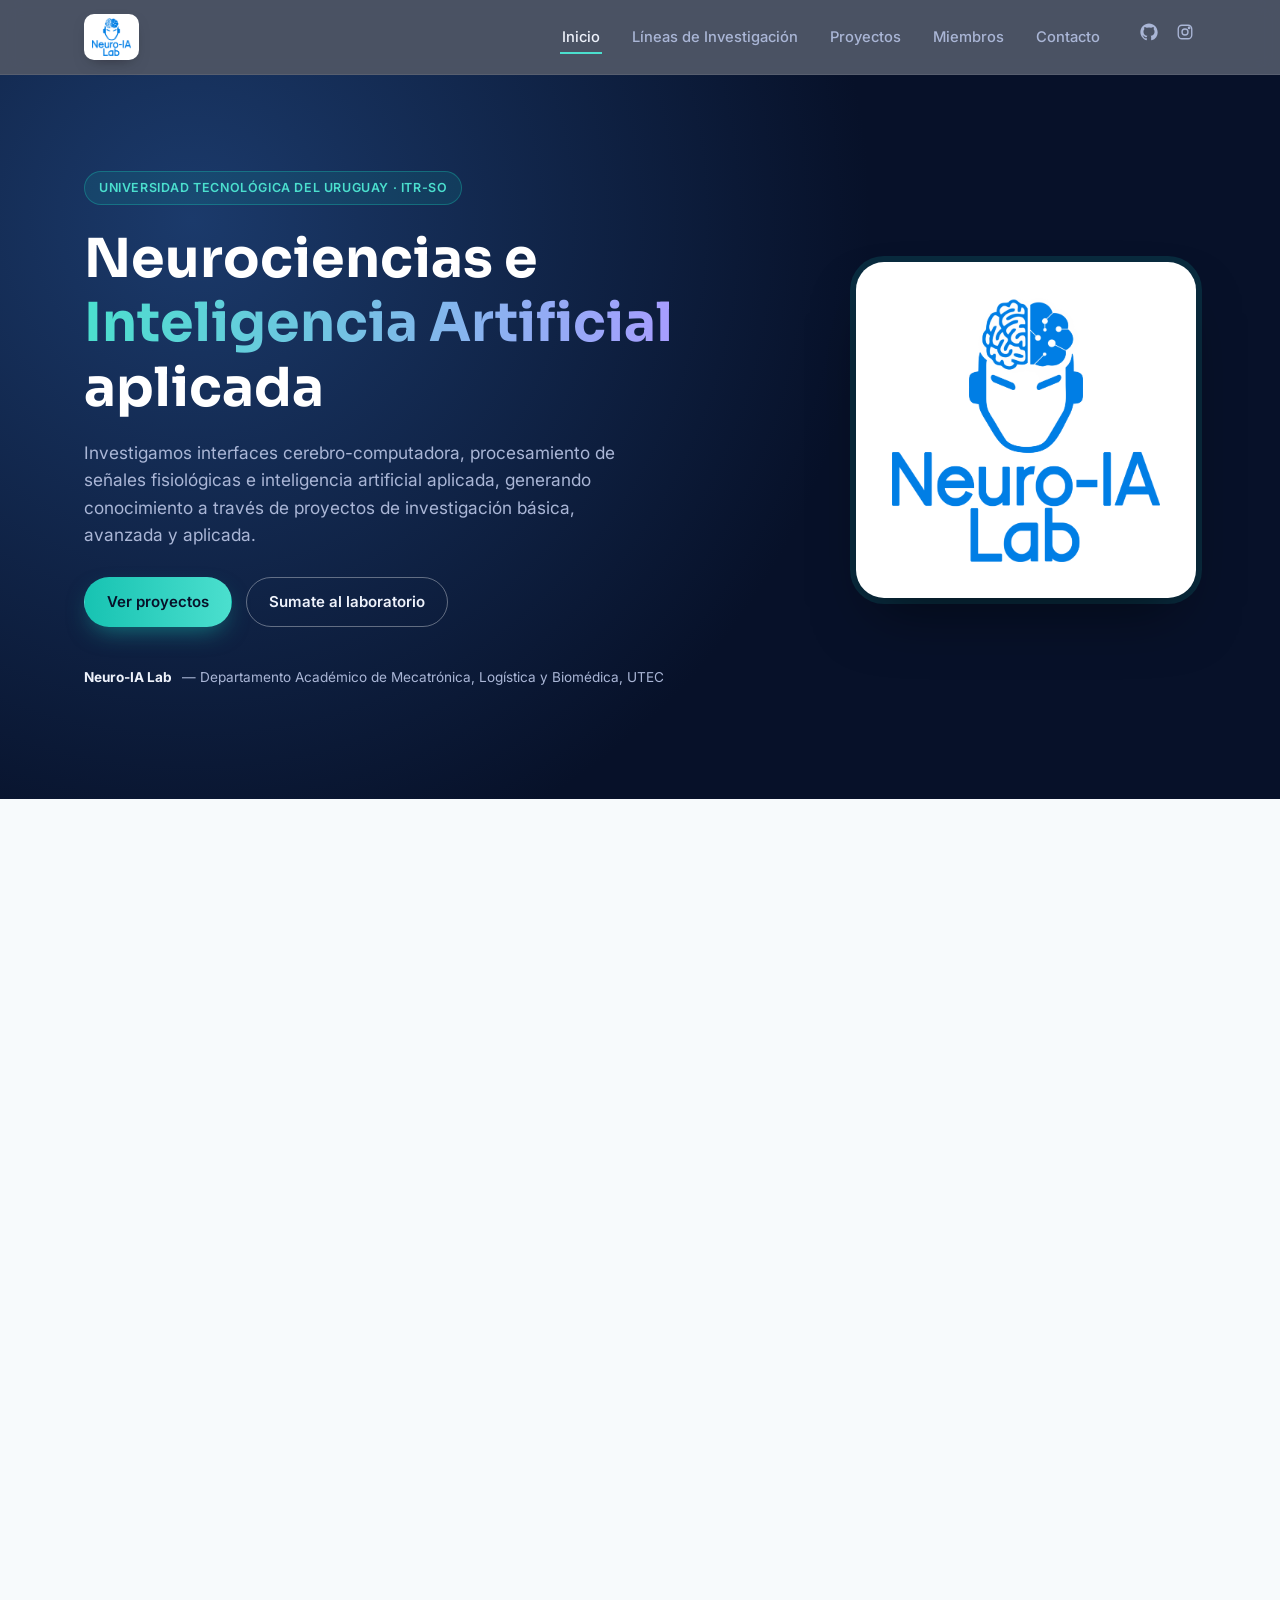
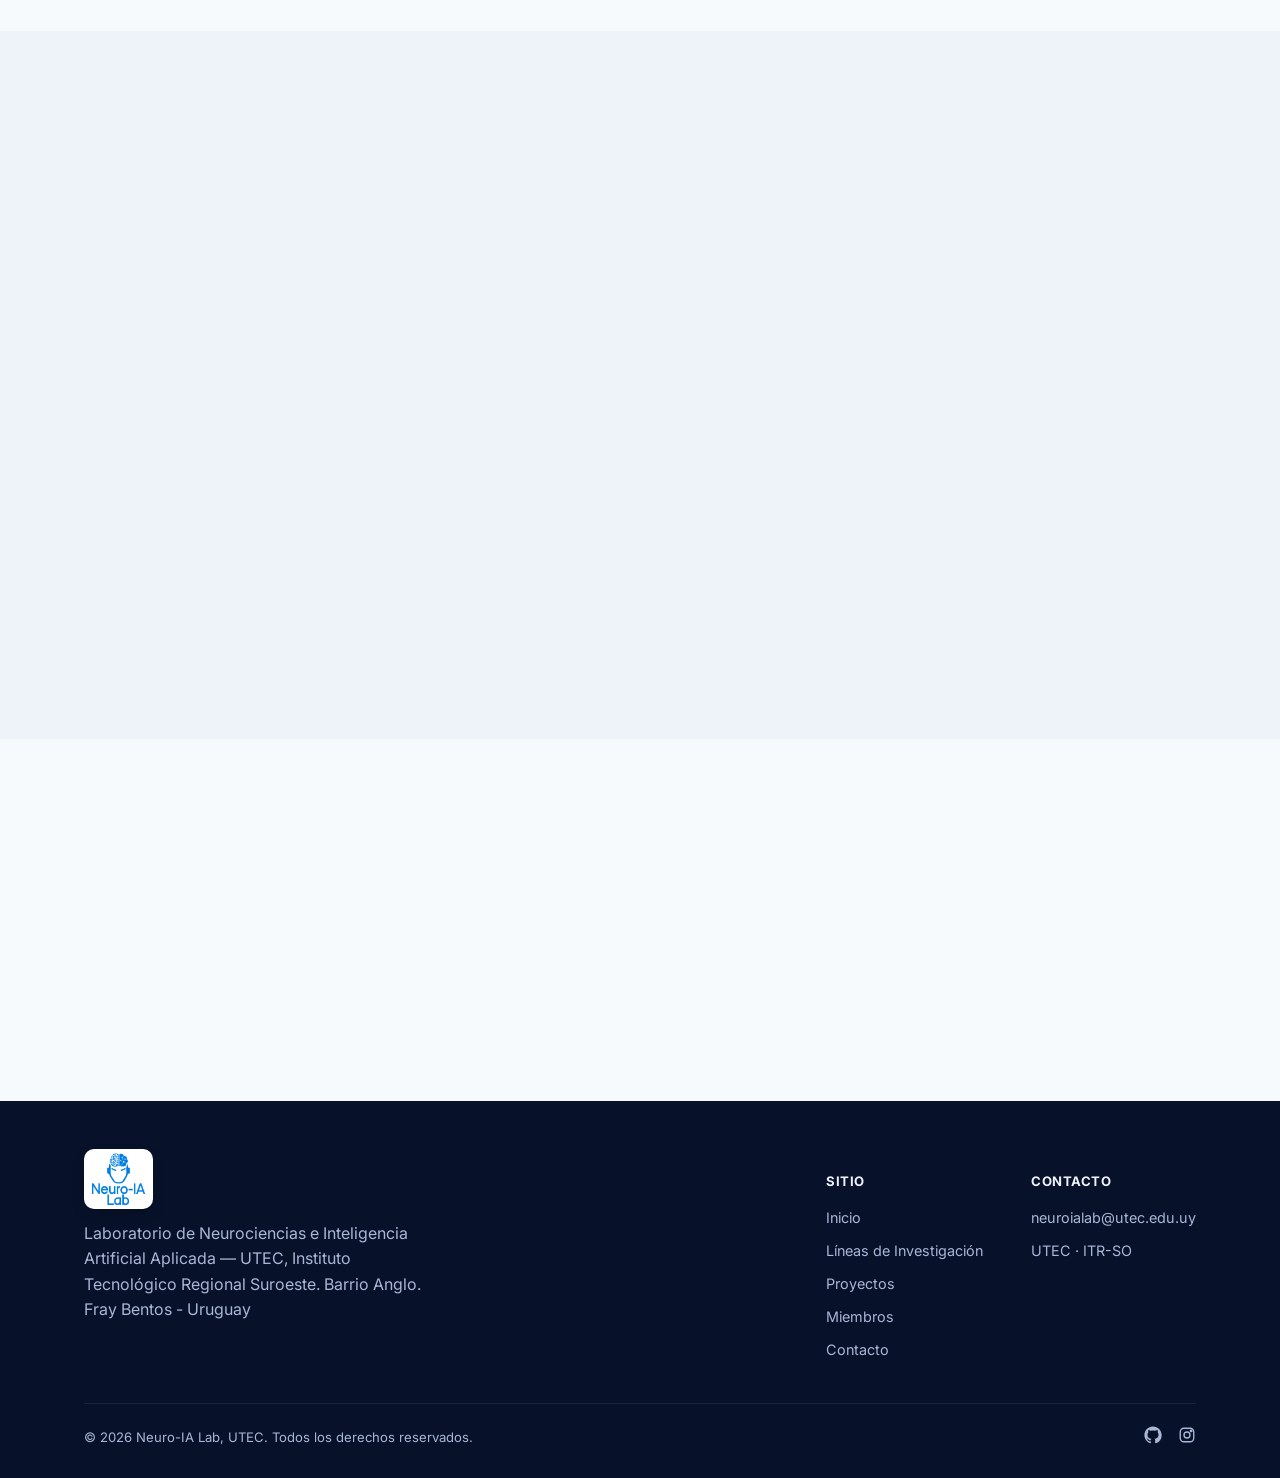
==== index.html @ 7c4233ad "Actualiza el sitio con líneas de investigación, proyectos y miembros Agrega la página de líneas de i" ====
<!DOCTYPE html>
<html lang="es">
<head>
<meta charset="UTF-8">
<meta name="viewport" content="width=device-width, initial-scale=1.0">
<title>Neuro-IA Lab — Neurociencias e Inteligencia Artificial Aplicada | UTEC</title>
<meta name="description" content="Neuro-IA Lab (UTEC, ITR-SO) investiga interfaces cerebro-computadora, procesamiento de señales fisiológicas e inteligencia artificial aplicada.">
<meta property="og:title" content="Neuro-IA Lab — UTEC">
<meta property="og:description" content="Investigación en interfaces cerebro-computadora, señales fisiológicas e IA aplicada.">
<meta property="og:type" content="website">
<link rel="icon" href="assets/img/favicon.svg" type="image/svg+xml">
<link rel="preconnect" href="https://fonts.googleapis.com">
<link rel="preconnect" href="https://fonts.gstatic.com" crossorigin>
<link href="https://fonts.googleapis.com/css2?family=Inter:wght@400;500;600;700&family=Sora:wght@500;600;700&display=swap" rel="stylesheet">
<link rel="stylesheet" href="assets/css/styles.css">
</head>
<body>

<header class="site-header">
  <nav class="nav">
    <a href="index.html" class="brand"><img class="brand-logo" src="assets/img/logo.png" alt="Neuro-IA Lab — inicio"></a>

    <button class="nav-toggle" aria-label="Abrir menú" aria-expanded="false">
      <svg viewBox="0 0 24 24" fill="none" stroke="currentColor" stroke-width="2"><path stroke-linecap="round" d="M4 7h16M4 12h16M4 17h16"/></svg>
    </button>

    <ul class="nav-links">
      <li><a href="index.html" aria-current="page">Inicio</a></li>
      <li><a href="lineas-de-investigacion.html">Líneas de Investigación</a></li>
      <li><a href="proyectos.html">Proyectos</a></li>
      <li><a href="miembros.html">Miembros</a></li>
      <li><a href="contacto.html">Contacto</a></li>
      <li class="nav-social">
        <a href="https://github.com/neuroialaborg" target="_blank" rel="noopener" aria-label="GitHub">
          <svg viewBox="0 0 24 24" fill="currentColor"><path d="M12 .5C5.65.5.5 5.65.5 12c0 5.08 3.29 9.39 7.86 10.91.57.1.78-.25.78-.55 0-.27-.01-1.17-.02-2.12-3.2.7-3.88-1.35-3.88-1.35-.52-1.33-1.28-1.68-1.28-1.68-1.05-.72.08-.7.08-.7 1.16.08 1.77 1.19 1.77 1.19 1.03 1.76 2.7 1.25 3.36.96.1-.75.4-1.25.72-1.54-2.56-.29-5.25-1.28-5.25-5.7 0-1.26.45-2.29 1.19-3.09-.12-.29-.52-1.47.11-3.06 0 0 .97-.31 3.18 1.18a11 11 0 0 1 5.79 0c2.21-1.49 3.18-1.18 3.18-1.18.63 1.59.23 2.77.11 3.06.74.8 1.19 1.83 1.19 3.09 0 4.43-2.7 5.41-5.27 5.7.42.36.78 1.06.78 2.15 0 1.56-.01 2.81-.01 3.19 0 .31.21.66.79.55A10.52 10.52 0 0 0 23.5 12C23.5 5.65 18.35.5 12 .5Z"/></svg>
        </a>
        <a href="https://instagram.com/neuroialab" target="_blank" rel="noopener" aria-label="Instagram">
          <svg viewBox="0 0 24 24" fill="none" stroke="currentColor" stroke-width="1.8"><rect x="3" y="3" width="18" height="18" rx="5"/><circle cx="12" cy="12" r="4"/><circle cx="17.5" cy="6.5" r="1"/></svg>
        </a>
      </li>
    </ul>
  </nav>
</header>

<main>

  <section class="hero">
    <canvas id="hero-canvas" aria-hidden="true"></canvas>
    <div class="container hero-grid">
    <div class="hero-inner">
      <span class="eyebrow">Universidad Tecnológica del Uruguay · ITR-SO</span>
      <h1>Neurociencias e <span>Inteligencia Artificial</span> aplicada</h1>
      <p>
        Investigamos interfaces cerebro-computadora, procesamiento de señales
        fisiológicas e inteligencia artificial aplicada, generando conocimiento
        a través de proyectos de investigación básica, avanzada y aplicada.
      </p>
      <div class="hero-actions">
        <a href="proyectos.html" class="btn btn-primary">Ver proyectos</a>
        <a href="contacto.html" class="btn btn-outline">Sumate al laboratorio</a>
      </div>
      <div class="hero-affil">
        <strong>Neuro-IA Lab</strong> — Departamento Académico de Mecatrónica, Logística y Biomédica, UTEC
      </div>
    </div>
    <div class="hero-logo fade-in is-visible">
      <img src="assets/img/logo.png" alt="Logo Neuro-IA Lab">
    </div>
    </div>
  </section>

  <section id="mision">
    <div class="container">
      <div class="section-head fade-in">
        <span class="eyebrow">Nuestra misión</span>
        <h2>Ciencia aplicada al servicio de las personas</h2>
        <p>
          Generamos conocimiento a través de proyectos de investigación básica,
          avanzada y aplicada en neurociencias e inteligencia artificial, con foco
          particular en el desarrollo de interfaces cerebro-computadora. Además,
          formamos estudiantes de grado y posgrado y brindamos servicios
          especializados a organizaciones alineadas con nuestra área de trabajo.
        </p>
      </div>

      <div class="grid grid-3">
        <a href="lineas-de-investigacion.html#linea-1" class="card fade-in">
          <div class="card-icon">
            <svg viewBox="0 0 24 24" fill="none" stroke="currentColor" stroke-width="1.8"><path d="M9 3a5 5 0 0 0-5 5c0 1.1.35 2.06.9 2.83A4 4 0 0 0 4 14.5 4.5 4.5 0 0 0 8.5 19H9M15 3a5 5 0 0 1 5 5c0 1.1-.35 2.06-.9 2.83A4 4 0 0 1 20 14.5a4.5 4.5 0 0 1-4.5 4.5H15M9 3v16M15 3v16M9 8h2M13 8h2M9 12h2M13 12h2M9 16h2M13 16h2"/></svg>
          </div>
          <h3>Interfaces cerebro-computadora</h3>
          <p>Biomarcadores para decodificar escritura y habla imaginada, orientados a comunicación asistida no invasiva.</p>
        </a>
        <a href="lineas-de-investigacion.html#linea-2" class="card fade-in">
          <div class="card-icon">
            <svg viewBox="0 0 24 24" fill="none" stroke="currentColor" stroke-width="1.8"><path d="M3 12h4l2 7 4-14 2 7h6" stroke-linecap="round" stroke-linejoin="round"/></svg>
          </div>
          <h3>Estados mentales y señales fisiológicas</h3>
          <p>Adquisición y análisis integrado de EEG, ECG, EMG y EOG para caracterizar estrés, atención, carga cognitiva y estado de Flow.</p>
        </a>
        <a href="lineas-de-investigacion.html#linea-3" class="card fade-in">
          <div class="card-icon">
            <svg viewBox="0 0 24 24" fill="none" stroke="currentColor" stroke-width="1.8"><rect x="6" y="6" width="12" height="12" rx="2"/><path d="M9 2v3M15 2v3M9 19v3M15 19v3M2 9h3M2 15h3M19 9h3M19 15h3" stroke-linecap="round"/></svg>
          </div>
          <h3>Procesamiento avanzado de EEG</h3>
          <p>Técnicas de filtrado, extracción de biomarcadores y modelos de IA aplicados a EEG y fNIRS.</p>
        </a>
      </div>

      <div style="text-align:center; margin-top:32px;" class="fade-in">
        <a href="lineas-de-investigacion.html" class="btn btn-outline" style="border-color: var(--border); color: var(--navy-800);">Ver las 3 líneas de investigación</a>
      </div>
    </div>
  </section>

  <section class="section-alt">
    <div class="container">
      <div class="section-head fade-in">
        <span class="eyebrow">Proyectos destacados</span>
        <h2>Investigación en curso</h2>
        <p>Un vistazo a algunas de las líneas de trabajo activas del laboratorio.</p>
      </div>

      <div class="grid grid-3">
        <a href="proyectos.html#proy-001" class="project-card fade-in">
          <div class="project-top">
            <span class="project-id">PROY-NEUROIA-001</span>
            <span class="badge badge-active">En marcha</span>
          </div>
          <h3>Escritura imaginada a mano alzada usando EEG de alta densidad</h3>
          <p>Evalúa la factibilidad de decodificar letras y trazos manuscritos a partir de patrones de actividad cortical durante escritura ejecutada e imaginada.</p>
        </a>
        <a href="proyectos.html#proy-002" class="project-card fade-in">
          <div class="project-top">
            <span class="project-id">PROY-NEUROIA-002</span>
            <span class="badge badge-active">En marcha</span>
          </div>
          <h3>Base multimodal para decodificación de estados mentales</h3>
          <p>Protocolo de adquisición que combina EEG, ECG, EMG y EOG con tareas de realidad virtual y aumentada para estudiar estrés, concentración, aburrimiento y estado de Flow.</p>
        </a>
        <a href="proyectos.html#proy-005" class="project-card fade-in">
          <div class="project-top">
            <span class="project-id">PROY-NEUROIA-005</span>
            <span class="badge badge-active">En marcha</span>
          </div>
          <h3>Habla imaginada a partir de EEG de superficie y fNIRS</h3>
          <p>Registro de EEG de alta densidad y audio durante habla ejecutada e imaginada para estudiar su decodificación mediante IA para BCIs.</p>
        </a>
      </div>

      <div style="text-align:center; margin-top:36px;" class="fade-in">
        <a href="proyectos.html" class="btn btn-dark">Ver todos los proyectos</a>
      </div>
    </div>
  </section>

  <section>
    <div class="container">
      <div class="cta fade-in">
        <div>
          <h2>Participá en nuestros estudios</h2>
          <p>Buscamos voluntarios y estudiantes interesados en neurociencias, señales biomédicas e inteligencia artificial. Escribinos y contanos cómo te gustaría colaborar.</p>
        </div>
        <a href="contacto.html" class="btn btn-primary">Contactar al laboratorio</a>
      </div>
    </div>
  </section>

</main>

<footer class="site-footer">
  <div class="container">
    <div class="footer-top">
      <div class="footer-brand">
        <a href="index.html" class="brand"><img class="brand-logo" src="assets/img/logo.png" alt="Neuro-IA Lab — inicio"></a>
        <p>Laboratorio de Neurociencias e Inteligencia Artificial Aplicada — UTEC, Instituto Tecnológico Regional Suroeste. Barrio Anglo. Fray Bentos - Uruguay</p>
      </div>
      <div class="footer-cols">
        <div class="footer-col">
          <h5>Sitio</h5>
          <a href="index.html">Inicio</a>
          <a href="lineas-de-investigacion.html">Líneas de Investigación</a>
          <a href="proyectos.html">Proyectos</a>
          <a href="miembros.html">Miembros</a>
          <a href="contacto.html">Contacto</a>
        </div>
        <div class="footer-col">
          <h5>Contacto</h5>
          <a href="mailto:neuroialab@utec.edu.uy">neuroialab@utec.edu.uy</a>
          <span>UTEC · ITR-SO</span>
        </div>
      </div>
    </div>
    <div class="footer-bottom">
      <span>&copy; <span id="year"></span> Neuro-IA Lab, UTEC. Todos los derechos reservados.</span>
      <div class="footer-social">
        <a href="https://github.com/neuroialaborg" target="_blank" rel="noopener" aria-label="GitHub">
          <svg viewBox="0 0 24 24" fill="currentColor"><path d="M12 .5C5.65.5.5 5.65.5 12c0 5.08 3.29 9.39 7.86 10.91.57.1.78-.25.78-.55 0-.27-.01-1.17-.02-2.12-3.2.7-3.88-1.35-3.88-1.35-.52-1.33-1.28-1.68-1.28-1.68-1.05-.72.08-.7.08-.7 1.16.08 1.77 1.19 1.77 1.19 1.03 1.76 2.7 1.25 3.36.96.1-.75.4-1.25.72-1.54-2.56-.29-5.25-1.28-5.25-5.7 0-1.26.45-2.29 1.19-3.09-.12-.29-.52-1.47.11-3.06 0 0 .97-.31 3.18 1.18a11 11 0 0 1 5.79 0c2.21-1.49 3.18-1.18 3.18-1.18.63 1.59.23 2.77.11 3.06.74.8 1.19 1.83 1.19 3.09 0 4.43-2.7 5.41-5.27 5.7.42.36.78 1.06.78 2.15 0 1.56-.01 2.81-.01 3.19 0 .31.21.66.79.55A10.52 10.52 0 0 0 23.5 12C23.5 5.65 18.35.5 12 .5Z"/></svg>
        </a>
        <a href="https://instagram.com/neuroialab" target="_blank" rel="noopener" aria-label="Instagram">
          <svg viewBox="0 0 24 24" fill="none" stroke="currentColor" stroke-width="1.8"><rect x="3" y="3" width="18" height="18" rx="5"/><circle cx="12" cy="12" r="4"/><circle cx="17.5" cy="6.5" r="1"/></svg>
        </a>
      </div>
    </div>
  </div>
</footer>

<script src="assets/js/main.js"></script>
<script>document.getElementById("year").textContent = new Date().getFullYear();</script>
</body>
</html>
---- assets/css/styles.css ----
/* =========================================================
   Neuro-IA Lab — hoja de estilos principal
   Paleta: navy (marca) + teal (señal/BCI) + violeta (IA)
   ========================================================= */

:root {
  /* Marca */
  --navy-900: #071129;
  --navy-800: #0b1e3d;
  --navy-700: #12294f;
  --navy-600: #1b3a6b;

  /* Acentos */
  --teal-500: #17c3b2;
  --teal-400: #4bdfce;
  --violet-500: #7c6ff0;
  --violet-400: #a79dff;

  /* Neutros */
  --bg: #f7fafc;
  --bg-alt: #eef2f9;
  --card: #ffffff;
  --border: #e3e8f1;
  --text: #16213a;
  --text-muted: #5b6478;
  --text-on-dark: #eef2fb;
  --text-on-dark-muted: #aab6d6;

  /* Estados de proyecto */
  --status-active-bg: #e3faf6;
  --status-active-fg: #0f8c7d;
  --status-done-bg: #eceafd;
  --status-done-fg: #5847d6;
  --status-hold-bg: #fff4e0;
  --status-hold-fg: #b5720a;
  --status-notstarted-bg: #eef0f4;
  --status-notstarted-fg: #5b6478;

  --radius: 14px;
  --radius-sm: 8px;
  --shadow: 0 10px 30px -12px rgba(11, 30, 61, 0.18);
  --shadow-sm: 0 4px 14px -6px rgba(11, 30, 61, 0.12);
  --max-width: 1160px;

  --font-head: "Sora", "Segoe UI", system-ui, sans-serif;
  --font-body: "Inter", "Segoe UI", system-ui, sans-serif;
}

* {
  box-sizing: border-box;
}

html {
  scroll-behavior: smooth;
}

body {
  margin: 0;
  font-family: var(--font-body);
  color: var(--text);
  background: var(--bg);
  line-height: 1.6;
  -webkit-font-smoothing: antialiased;
}

img {
  max-width: 100%;
  display: block;
}

a {
  color: inherit;
  text-decoration: none;
}

h1, h2, h3, h4 {
  font-family: var(--font-head);
  line-height: 1.2;
  margin: 0 0 0.5em;
  color: var(--navy-900);
}

p {
  margin: 0 0 1em;
}

.container {
  max-width: var(--max-width);
  margin: 0 auto;
  padding: 0 24px;
}

.visually-hidden {
  position: absolute;
  width: 1px;
  height: 1px;
  overflow: hidden;
  clip: rect(0 0 0 0);
  white-space: nowrap;
}

/* ---------------------------------------------------------
   Header / Nav
   --------------------------------------------------------- */

.site-header {
  position: sticky;
  top: 0;
  z-index: 100;
  background: rgba(7, 17, 41, 0.72);
  backdrop-filter: blur(10px);
  border-bottom: 1px solid rgba(255, 255, 255, 0.08);
  transition: background 0.25s ease;
}

.nav {
  display: flex;
  align-items: center;
  justify-content: space-between;
  padding: 14px 24px;
  max-width: var(--max-width);
  margin: 0 auto;
}

.brand {
  display: flex;
  align-items: center;
  gap: 10px;
  color: var(--text-on-dark);
  font-family: var(--font-head);
  font-weight: 600;
  font-size: 1.05rem;
  letter-spacing: 0.2px;
}

.brand svg {
  width: 34px;
  height: 34px;
  flex-shrink: 0;
}

.brand-sub {
  display: block;
  font-size: 0.68rem;
  font-weight: 400;
  color: var(--text-on-dark-muted);
  letter-spacing: 0.4px;
}

.nav-links {
  display: flex;
  align-items: center;
  gap: 28px;
  list-style: none;
  margin: 0;
  padding: 0;
}

.nav-links a {
  color: var(--text-on-dark-muted);
  font-size: 0.92rem;
  font-weight: 500;
  padding: 6px 2px;
  border-bottom: 2px solid transparent;
  transition: color 0.2s ease, border-color 0.2s ease;
}

.nav-links a:hover,
.nav-links a[aria-current="page"] {
  color: var(--text-on-dark);
  border-bottom-color: var(--teal-400);
}

.nav-social {
  display: flex;
  gap: 14px;
  margin-left: 8px;
}

.nav-social a {
  color: var(--text-on-dark-muted);
  transition: color 0.2s ease;
}

.nav-social a:hover {
  color: var(--teal-400);
}

.nav-social svg {
  width: 18px;
  height: 18px;
}

.nav-toggle {
  display: none;
  background: none;
  border: none;
  color: var(--text-on-dark);
  cursor: pointer;
  padding: 6px;
}

.nav-toggle svg {
  width: 26px;
  height: 26px;
}

@media (max-width: 780px) {
  .nav-toggle {
    display: inline-flex;
  }

  .nav-links {
    position: absolute;
    top: 100%;
    left: 0;
    right: 0;
    flex-direction: column;
    align-items: flex-start;
    gap: 4px;
    background: var(--navy-900);
    padding: 12px 24px 20px;
    border-bottom: 1px solid rgba(255, 255, 255, 0.08);
    transform: translateY(-8px);
    opacity: 0;
    visibility: hidden;
    transition: opacity 0.2s ease, transform 0.2s ease, visibility 0.2s;
  }

  .nav-links.is-open {
    transform: translateY(0);
    opacity: 1;
    visibility: visible;
  }

  .nav-links li {
    width: 100%;
  }

  .nav-links a {
    display: block;
    padding: 10px 0;
    border-bottom: none;
  }

  .nav-social {
    padding: 6px 0 4px;
  }
}

/* ---------------------------------------------------------
   Hero
   --------------------------------------------------------- */

.hero {
  position: relative;
  overflow: hidden;
  background: radial-gradient(circle at 15% 20%, var(--navy-600), var(--navy-900) 55%),
    linear-gradient(160deg, var(--navy-900), var(--navy-800));
  color: var(--text-on-dark);
  padding: 96px 0 110px;
}

.hero canvas {
  position: absolute;
  inset: 0;
  width: 100%;
  height: 100%;
  opacity: 0.55;
}

.hero-inner {
  position: relative;
  z-index: 1;
  max-width: 720px;
}

.hero-grid {
  position: relative;
  z-index: 1;
  display: grid;
  grid-template-columns: 1fr 340px;
  gap: 48px;
  align-items: center;
}

.hero-logo {
  background: #fff;
  border-radius: 28px;
  padding: 36px;
  box-shadow: 0 30px 60px -20px rgba(0, 0, 0, 0.5), 0 0 0 6px rgba(23, 195, 178, 0.15);
}

.hero-logo img {
  width: 100%;
  height: auto;
}

@media (max-width: 900px) {
  .hero-grid {
    grid-template-columns: 1fr;
  }

  .hero-logo {
    max-width: 260px;
    margin: 0 auto;
    order: -1;
  }
}

.eyebrow {
  display: inline-flex;
  align-items: center;
  gap: 8px;
  font-size: 0.78rem;
  font-weight: 600;
  letter-spacing: 0.6px;
  text-transform: uppercase;
  color: var(--teal-400);
  background: rgba(23, 195, 178, 0.12);
  border: 1px solid rgba(23, 195, 178, 0.35);
  padding: 6px 14px;
  border-radius: 999px;
  margin-bottom: 22px;
}

.hero h1 {
  color: #fff;
  font-size: clamp(2.2rem, 4.2vw, 3.4rem);
  margin-bottom: 18px;
}

.hero h1 span {
  background: linear-gradient(90deg, var(--teal-400), var(--violet-400));
  -webkit-background-clip: text;
  background-clip: text;
  color: transparent;
}

.hero p {
  color: var(--text-on-dark-muted);
  font-size: 1.08rem;
  max-width: 560px;
}

.hero-actions {
  display: flex;
  gap: 14px;
  margin-top: 28px;
  flex-wrap: wrap;
}

.hero-affil {
  margin-top: 40px;
  font-size: 0.85rem;
  color: var(--text-on-dark-muted);
  display: flex;
  align-items: center;
  gap: 10px;
}

.hero-affil strong {
  color: var(--text-on-dark);
}

/* Page header (non-home pages) */
.page-header {
  background: linear-gradient(135deg, var(--navy-900), var(--navy-700) 70%, var(--violet-500));
  color: var(--text-on-dark);
  padding: 64px 0 56px;
}

.page-header .eyebrow {
  margin-bottom: 16px;
}

.page-header h1 {
  color: #fff;
  font-size: clamp(1.9rem, 3.4vw, 2.6rem);
  margin-bottom: 12px;
}

.page-header p {
  color: var(--text-on-dark-muted);
  max-width: 640px;
  margin-bottom: 0;
}

/* ---------------------------------------------------------
   Buttons
   --------------------------------------------------------- */

.btn {
  display: inline-flex;
  align-items: center;
  gap: 8px;
  padding: 12px 22px;
  border-radius: 999px;
  font-weight: 600;
  font-size: 0.94rem;
  border: 1px solid transparent;
  cursor: pointer;
  transition: transform 0.15s ease, box-shadow 0.15s ease, background 0.15s ease, color 0.15s ease;
}

.btn:hover {
  transform: translateY(-2px);
}

.btn-primary {
  background: linear-gradient(90deg, var(--teal-500), var(--teal-400));
  color: var(--navy-900);
  box-shadow: 0 10px 24px -8px rgba(23, 195, 178, 0.55);
}

.btn-primary:hover {
  box-shadow: 0 14px 30px -8px rgba(23, 195, 178, 0.65);
}

.btn-outline {
  background: transparent;
  border-color: rgba(255, 255, 255, 0.35);
  color: var(--text-on-dark);
}

.btn-outline:hover {
  border-color: var(--teal-400);
  color: var(--teal-400);
}

.btn-dark {
  background: var(--navy-900);
  color: #fff;
}

.btn-dark:hover {
  background: var(--navy-700);
}

/* ---------------------------------------------------------
   Sections generales
   --------------------------------------------------------- */

section {
  padding: 76px 0;
}

.section-alt {
  background: var(--bg-alt);
}

.section-head {
  max-width: 640px;
  margin: 0 auto 44px;
  text-align: center;
}

.section-head .eyebrow {
  background: rgba(124, 111, 240, 0.1);
  border: 1px solid rgba(124, 111, 240, 0.3);
  color: var(--violet-500);
}

.section-head h2 {
  font-size: clamp(1.6rem, 2.6vw, 2.1rem);
}

.section-head p {
  color: var(--text-muted);
  margin-bottom: 0;
}

/* Grids & cards */

.grid {
  display: grid;
  gap: 24px;
}

.grid-3 {
  grid-template-columns: repeat(3, 1fr);
}

.grid-2 {
  grid-template-columns: repeat(2, 1fr);
}

@media (max-width: 900px) {
  .grid-3 {
    grid-template-columns: repeat(2, 1fr);
  }
}

@media (max-width: 640px) {
  .grid-3,
  .grid-2 {
    grid-template-columns: 1fr;
  }
}

.card {
  display: block;
  background: var(--card);
  border: 1px solid var(--border);
  border-radius: var(--radius);
  padding: 28px;
  box-shadow: var(--shadow-sm);
  transition: transform 0.2s ease, box-shadow 0.2s ease;
}

.card:hover {
  transform: translateY(-4px);
  box-shadow: var(--shadow);
}

.card-icon {
  width: 46px;
  height: 46px;
  border-radius: 12px;
  display: flex;
  align-items: center;
  justify-content: center;
  margin-bottom: 18px;
  background: linear-gradient(135deg, var(--teal-500), var(--violet-500));
  color: #fff;
}

.card-icon svg {
  width: 24px;
  height: 24px;
}

.card h3 {
  font-size: 1.15rem;
  margin-bottom: 10px;
}

.card p {
  color: var(--text-muted);
  font-size: 0.95rem;
  margin-bottom: 0;
}

/* Proyectos */

.project-card {
  background: var(--card);
  border: 1px solid var(--border);
  border-radius: var(--radius);
  padding: 26px;
  box-shadow: var(--shadow-sm);
  display: flex;
  flex-direction: column;
  gap: 12px;
  transition: transform 0.2s ease, box-shadow 0.2s ease;
}

.project-card:hover {
  transform: translateY(-4px);
  box-shadow: var(--shadow);
}

.project-top {
  display: flex;
  align-items: center;
  justify-content: space-between;
  gap: 12px;
}

.project-id {
  font-family: var(--font-head);
  font-size: 0.72rem;
  letter-spacing: 0.5px;
  color: var(--text-muted);
  font-weight: 600;
}

.badge {
  display: inline-flex;
  align-items: center;
  gap: 6px;
  padding: 4px 12px;
  border-radius: 999px;
  font-size: 0.72rem;
  font-weight: 700;
  letter-spacing: 0.3px;
  text-transform: uppercase;
  white-space: nowrap;
}

.badge::before {
  content: "";
  width: 6px;
  height: 6px;
  border-radius: 50%;
  background: currentColor;
}

.badge-active {
  background: var(--status-active-bg);
  color: var(--status-active-fg);
}

.badge-done {
  background: var(--status-done-bg);
  color: var(--status-done-fg);
}

.badge-hold {
  background: var(--status-hold-bg);
  color: var(--status-hold-fg);
}

.badge-notstarted {
  background: var(--status-notstarted-bg);
  color: var(--status-notstarted-fg);
}

.project-card h3 {
  font-size: 1.1rem;
  margin-bottom: 0;
}

.project-card p {
  color: var(--text-muted);
  font-size: 0.94rem;
  margin-bottom: 0;
}

/* Miembros */

.member-card {
  background: var(--card);
  border: 1px solid var(--border);
  border-radius: var(--radius);
  padding: 26px;
  box-shadow: var(--shadow-sm);
  display: flex;
  gap: 18px;
  align-items: flex-start;
  transition: transform 0.2s ease, box-shadow 0.2s ease;
}

.member-card:hover {
  transform: translateY(-4px);
  box-shadow: var(--shadow);
}

.member-avatar {
  width: 150px;
  height: 150px;
  border-radius: 50%;
  object-fit: cover;
  object-position: center 20%;
  border: 4px solid var(--bg-alt);
  box-shadow: var(--shadow-sm);
  flex-shrink: 0;
}

.brand-logo {
  height: 46px;
  width: auto;
  background: #fff;
  border-radius: 10px;
  padding: 4px 8px;
  box-shadow: 0 6px 16px -8px rgba(0, 0, 0, 0.5);
}

.footer-brand .brand-logo {
  height: 60px;
}

.member-card h3 {
  font-size: 1.05rem;
  margin-bottom: 2px;
}

.member-role {
  display: inline-block;
  font-size: 0.78rem;
  font-weight: 600;
  color: var(--teal-500);
  margin-bottom: 8px;
  letter-spacing: 0.2px;
}

.member-card p {
  color: var(--text-muted);
  font-size: 0.92rem;
  margin-bottom: 0;
}

.member-card.member-lead {
  border-left: 4px solid var(--teal-500);
}

.cv-link {
  display: inline-block;
  margin-top: 12px;
  padding: 5px 14px;
  border-radius: 999px;
  border: 1px solid var(--teal-500);
  color: var(--teal-500);
  font-size: 0.8rem;
  font-weight: 600;
  transition: background 0.2s ease, color 0.2s ease;
}

.cv-link:hover {
  background: var(--teal-500);
  color: #fff;
}

.group-title {
  font-size: 0.85rem;
  text-transform: uppercase;
  letter-spacing: 0.6px;
  color: var(--text-muted);
  margin: 44px 0 18px;
  font-weight: 700;
}

.group-title:first-of-type {
  margin-top: 0;
}

/* Líneas de investigación */

.linea-card {
  background: var(--card);
  border: 1px solid var(--border);
  border-radius: var(--radius);
  padding: 36px;
  box-shadow: var(--shadow-sm);
  margin-bottom: 28px;
  scroll-margin-top: 90px;
}

.linea-head {
  display: flex;
  align-items: flex-start;
  gap: 18px;
  margin-bottom: 18px;
}

.linea-num {
  font-family: var(--font-head);
  font-size: 1.6rem;
  font-weight: 700;
  color: var(--card);
  background: linear-gradient(135deg, var(--navy-800), var(--violet-500));
  width: 52px;
  height: 52px;
  min-width: 52px;
  border-radius: 12px;
  display: flex;
  align-items: center;
  justify-content: center;
}

.linea-head h2 {
  font-size: 1.3rem;
  margin-bottom: 0;
  padding-top: 6px;
}

.linea-card p {
  color: var(--text-muted);
  font-size: 0.96rem;
}

.linea-projects {
  display: flex;
  flex-wrap: wrap;
  gap: 10px;
  margin-top: 20px;
  padding-top: 20px;
  border-top: 1px solid var(--border);
}

.chip {
  display: inline-flex;
  align-items: center;
  gap: 6px;
  padding: 6px 14px;
  border-radius: 999px;
  background: var(--bg-alt);
  color: var(--navy-800);
  font-size: 0.8rem;
  font-weight: 600;
  border: 1px solid var(--border);
  transition: background 0.2s ease, color 0.2s ease, border-color 0.2s ease;
}

.chip:hover {
  background: var(--teal-500);
  color: #fff;
  border-color: var(--teal-500);
}

.tools-list {
  display: grid;
  grid-template-columns: repeat(2, 1fr);
  gap: 14px;
}

@media (max-width: 640px) {
  .tools-list {
    grid-template-columns: 1fr;
  }
}

.tool-item {
  display: flex;
  align-items: center;
  gap: 12px;
  background: var(--card);
  border: 1px solid var(--border);
  border-radius: var(--radius-sm);
  padding: 14px 18px;
  font-size: 0.92rem;
  font-weight: 600;
  color: var(--navy-800);
}

.tool-item svg {
  width: 20px;
  height: 20px;
  color: var(--teal-500);
  flex-shrink: 0;
}

.tool-item span {
  color: var(--text-muted);
  font-weight: 400;
  font-size: 0.84rem;
  display: block;
}

/* Detalle de proyectos */

.project-meta {
  display: grid;
  grid-template-columns: repeat(2, 1fr);
  gap: 8px 18px;
  margin: 6px 0 4px;
  padding-top: 14px;
  border-top: 1px solid var(--border);
  font-size: 0.82rem;
}

.project-meta dt {
  color: var(--text-muted);
  font-weight: 600;
}

.project-meta dd {
  margin: 0 0 8px;
  color: var(--text);
}

.project-card details {
  margin-top: 8px;
}

.project-card summary {
  cursor: pointer;
  font-size: 0.86rem;
  font-weight: 600;
  color: var(--teal-500);
  list-style: none;
}

.project-card summary::-webkit-details-marker {
  display: none;
}

.project-card summary::after {
  content: "Ver detalle ↓";
}

.project-card details[open] summary::after {
  content: "Ocultar detalle ↑";
}

.project-card details p {
  margin-top: 10px;
  font-size: 0.88rem;
}

.project-card details ul {
  margin: 8px 0 0;
  padding-left: 18px;
  font-size: 0.88rem;
  color: var(--text-muted);
}

.project-card details li {
  margin-bottom: 6px;
}

/* CTA / participación */

.cta {
  background: linear-gradient(135deg, var(--navy-900), var(--navy-700));
  color: var(--text-on-dark);
  border-radius: var(--radius);
  padding: 48px;
  display: flex;
  align-items: center;
  justify-content: space-between;
  gap: 32px;
  flex-wrap: wrap;
}

.cta h2 {
  color: #fff;
  font-size: 1.5rem;
  margin-bottom: 8px;
}

.cta p {
  color: var(--text-on-dark-muted);
  margin-bottom: 0;
  max-width: 480px;
}

/* Contacto */

.contact-grid {
  display: grid;
  grid-template-columns: 1fr 1fr;
  gap: 40px;
  align-items: start;
}

@media (max-width: 780px) {
  .contact-grid {
    grid-template-columns: 1fr;
  }
}

.contact-info-item {
  display: flex;
  gap: 14px;
  margin-bottom: 22px;
}

.contact-info-item .icon {
  width: 40px;
  height: 40px;
  border-radius: 10px;
  background: var(--bg-alt);
  color: var(--teal-500);
  display: flex;
  align-items: center;
  justify-content: center;
  flex-shrink: 0;
}

.contact-info-item .icon svg {
  width: 20px;
  height: 20px;
}

.contact-info-item h4 {
  font-size: 0.95rem;
  margin-bottom: 2px;
}

.contact-info-item p,
.contact-info-item a {
  color: var(--text-muted);
  font-size: 0.92rem;
}

.contact-info-item a:hover {
  color: var(--teal-500);
}

.form-card {
  background: var(--card);
  border: 1px solid var(--border);
  border-radius: var(--radius);
  padding: 32px;
  box-shadow: var(--shadow-sm);
}

.form-row {
  margin-bottom: 18px;
}

.form-row label {
  display: block;
  font-size: 0.85rem;
  font-weight: 600;
  margin-bottom: 6px;
  color: var(--text);
}

.form-row input,
.form-row textarea {
  width: 100%;
  padding: 11px 14px;
  border: 1px solid var(--border);
  border-radius: var(--radius-sm);
  font-family: var(--font-body);
  font-size: 0.95rem;
  background: var(--bg);
  color: var(--text);
}

.form-row input:focus,
.form-row textarea:focus {
  outline: none;
  border-color: var(--teal-500);
  box-shadow: 0 0 0 3px rgba(23, 195, 178, 0.15);
}

.form-note {
  font-size: 0.82rem;
  color: var(--text-muted);
  margin-top: 12px;
}

.form-success {
  display: none;
  background: var(--status-active-bg);
  color: var(--status-active-fg);
  padding: 12px 16px;
  border-radius: var(--radius-sm);
  font-size: 0.88rem;
  margin-top: 14px;
}

.form-success.is-visible {
  display: block;
}

.form-highlight {
  background: #fff6c2;
  border: 1px solid #f2d857;
  color: var(--text);
  padding: 12px 16px;
  border-radius: var(--radius-sm);
  font-size: 0.95rem;
  margin: 0 0 22px;
}

.form-highlight strong {
  font-weight: 700;
  color: var(--navy-800);
}

/* ---------------------------------------------------------
   Footer
   --------------------------------------------------------- */

.site-footer {
  background: var(--navy-900);
  color: var(--text-on-dark-muted);
  padding: 48px 0 28px;
}

.footer-top {
  display: flex;
  justify-content: space-between;
  gap: 32px;
  flex-wrap: wrap;
  padding-bottom: 32px;
  border-bottom: 1px solid rgba(255, 255, 255, 0.08);
}

.footer-brand {
  max-width: 340px;
}

.footer-brand .brand {
  margin-bottom: 12px;
}

.footer-cols {
  display: flex;
  gap: 48px;
  flex-wrap: wrap;
}

.footer-col h5 {
  color: var(--text-on-dark);
  font-size: 0.82rem;
  text-transform: uppercase;
  letter-spacing: 0.5px;
  margin-bottom: 14px;
}

.footer-col a,
.footer-col span {
  display: block;
  font-size: 0.9rem;
  margin-bottom: 10px;
  color: var(--text-on-dark-muted);
  transition: color 0.2s ease;
}

.footer-col a:hover {
  color: var(--teal-400);
}

.footer-bottom {
  display: flex;
  justify-content: space-between;
  align-items: center;
  flex-wrap: wrap;
  gap: 12px;
  padding-top: 22px;
  font-size: 0.82rem;
}

.footer-social {
  display: flex;
  gap: 16px;
}

.footer-social a {
  color: var(--text-on-dark-muted);
}

.footer-social a:hover {
  color: var(--teal-400);
}

.footer-social svg {
  width: 18px;
  height: 18px;
}

/* ---------------------------------------------------------
   Animaciones
   --------------------------------------------------------- */

.fade-in {
  opacity: 0;
  transform: translateY(18px);
  transition: opacity 0.6s ease, transform 0.6s ease;
}

.fade-in.is-visible {
  opacity: 1;
  transform: translateY(0);
}

@media (prefers-reduced-motion: reduce) {
  .fade-in {
    opacity: 1;
    transform: none;
    transition: none;
  }
  html {
    scroll-behavior: auto;
  }
}
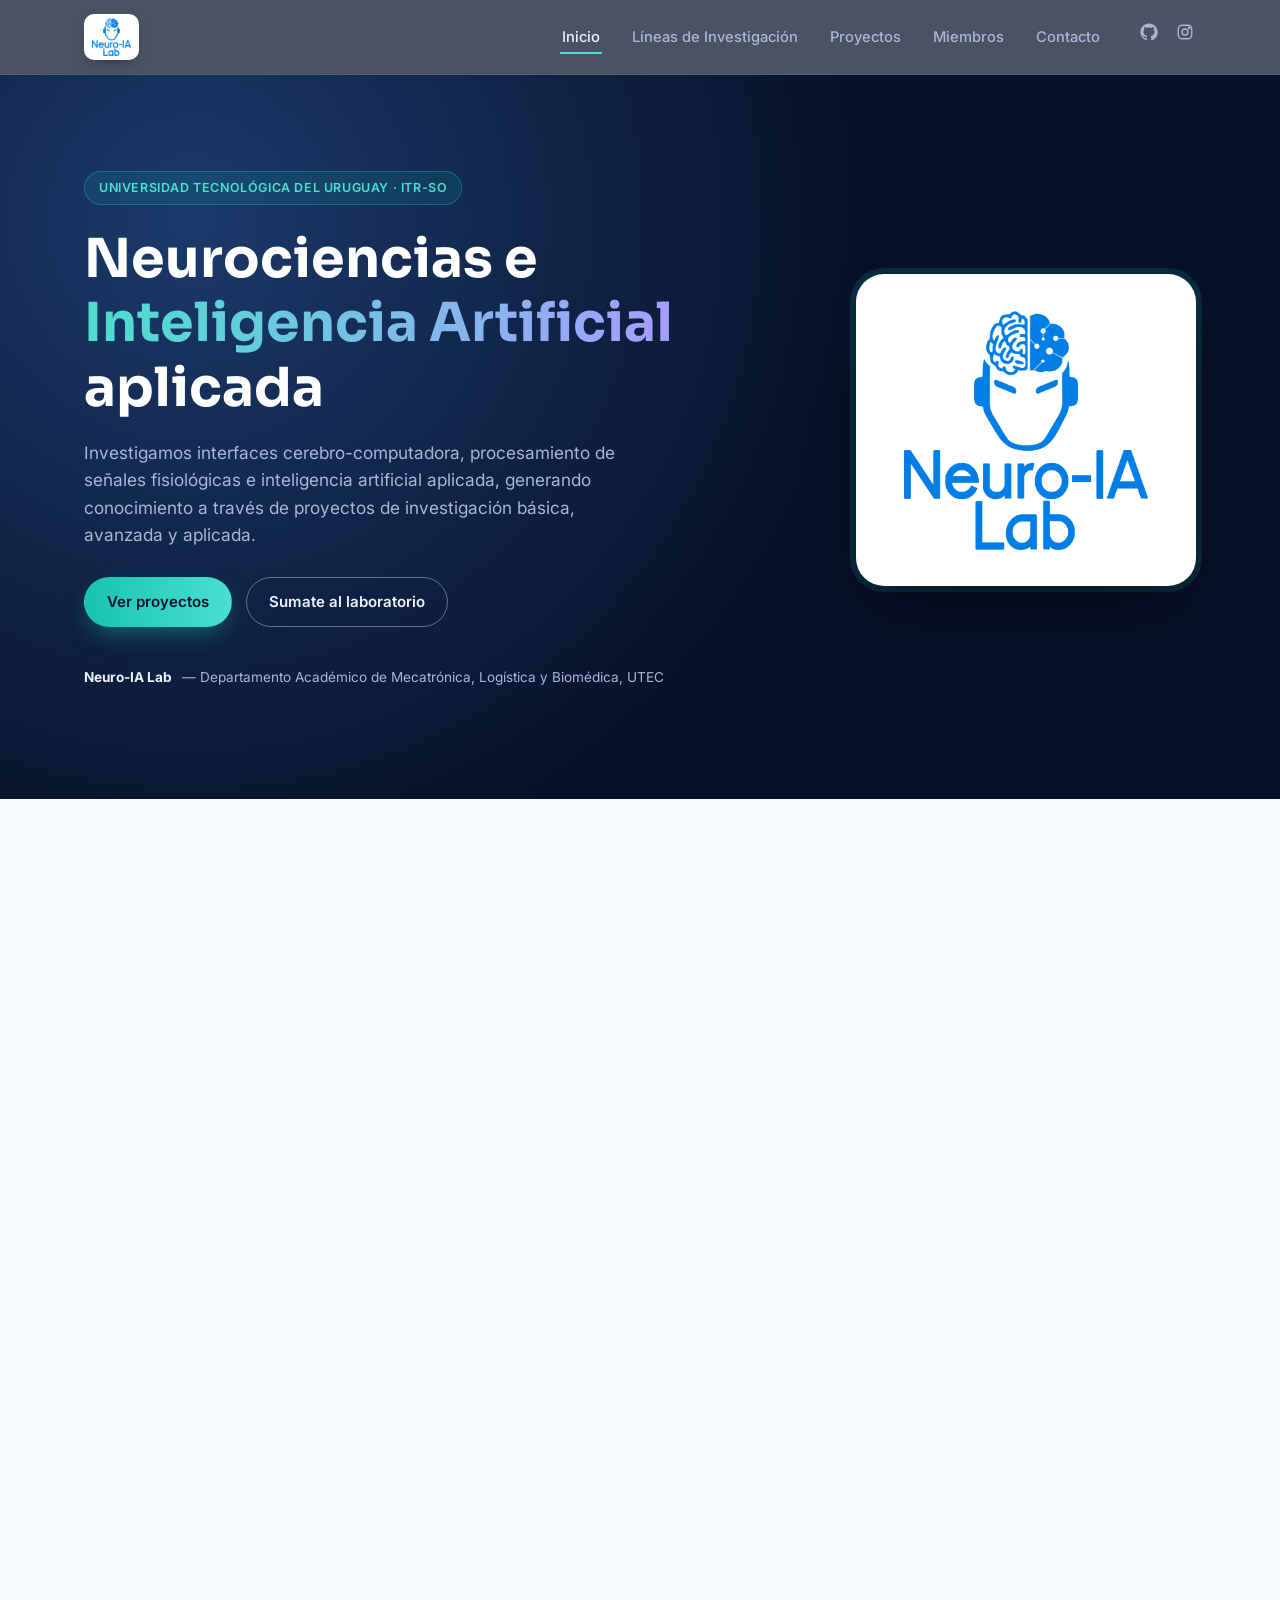
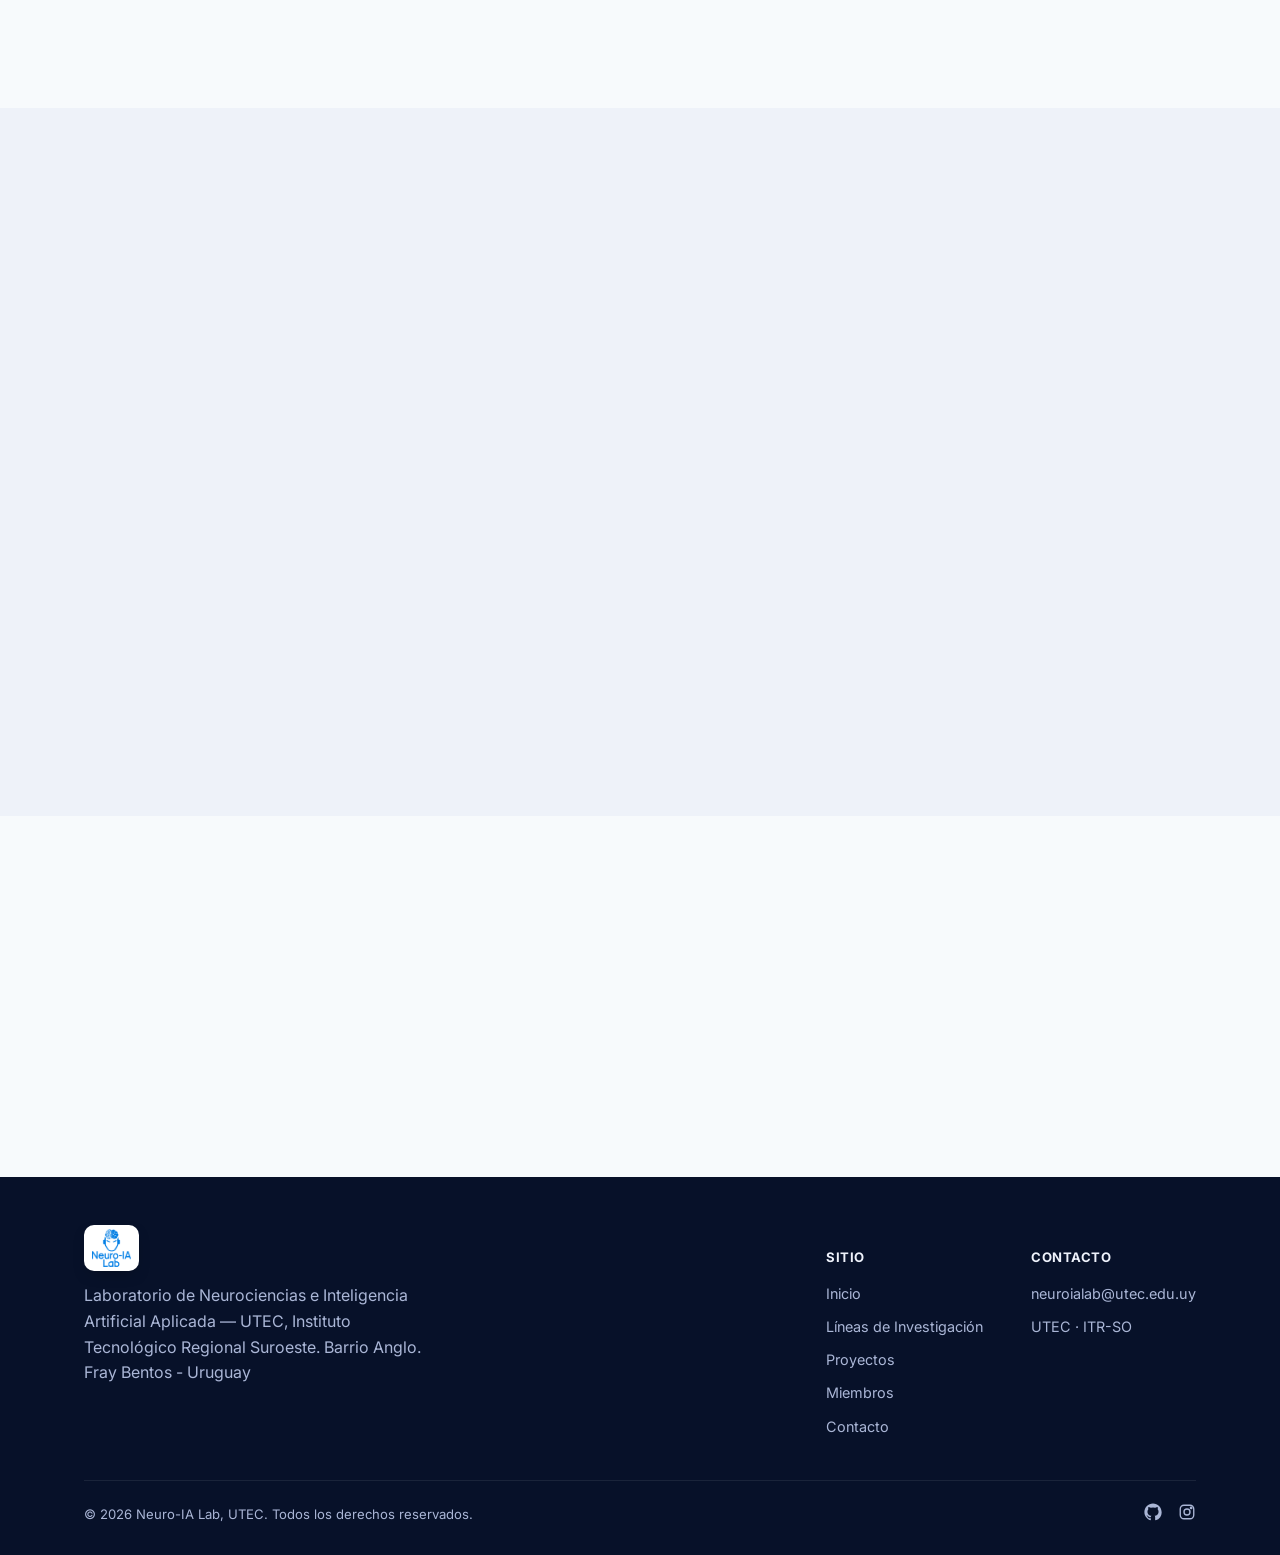
==== commit aace744f: "Ajusta tamaño de logos y actualiza texto de misión en portada Limita la altura del logo en la cabece" ====
--- a/index.html
+++ b/index.html
@@ -75,11 +75,15 @@
         <span class="eyebrow">Nuestra misión</span>
         <h2>Ciencia aplicada al servicio de las personas</h2>
         <p>
-          Generamos conocimiento a través de proyectos de investigación básica,
-          avanzada y aplicada en neurociencias e inteligencia artificial, con foco
-          particular en el desarrollo de interfaces cerebro-computadora. Además,
+          El laboratorio busca generar conocimientos y soluciones a través de proyectos de investigación básica y aplicada en
+          neurociencias e inteligencia artificial, con foco
+          particular en el desarrollo de interfaces cerebro-computadora (Brain-Computer Interfaces, BCIs). Además,
           formamos estudiantes de grado y posgrado y brindamos servicios
           especializados a organizaciones alineadas con nuestra área de trabajo.
+          
+          Contamos con equipamiento con capacidades para la adquisición multimodal de señales biomédicas.
+          
+          El Neuro-IA LAB es parte del Instituto Tecnológico Regional Suroeste de la Universidad Tecnológica del Uruguay.
         </p>
       </div>
 
--- a/assets/css/styles.css
+++ b/assets/css/styles.css
@@ -289,11 +289,16 @@
   border-radius: 28px;
   padding: 36px;
   box-shadow: 0 30px 60px -20px rgba(0, 0, 0, 0.5), 0 0 0 6px rgba(23, 195, 178, 0.15);
+  max-width: 340px;
+  width: 100%;
+  justify-self: center;
 }
 
 .hero-logo img {
   width: 100%;
   height: auto;
+  max-height: 240px;
+  object-fit: contain;
 }
 
 @media (max-width: 900px) {
@@ -302,9 +307,14 @@
   }
 
   .hero-logo {
-    max-width: 260px;
+    max-width: 220px;
+    padding: 20px;
     margin: 0 auto;
     order: -1;
+  }
+
+  .hero-logo img {
+    max-height: 180px;
   }
 }
 
@@ -657,9 +667,11 @@
   flex-shrink: 0;
 }
 
-.brand-logo {
+.brand .brand-logo {
   height: 46px;
+  max-height: 46px;
   width: auto;
+  max-width: none;
   background: #fff;
   border-radius: 10px;
   padding: 4px 8px;
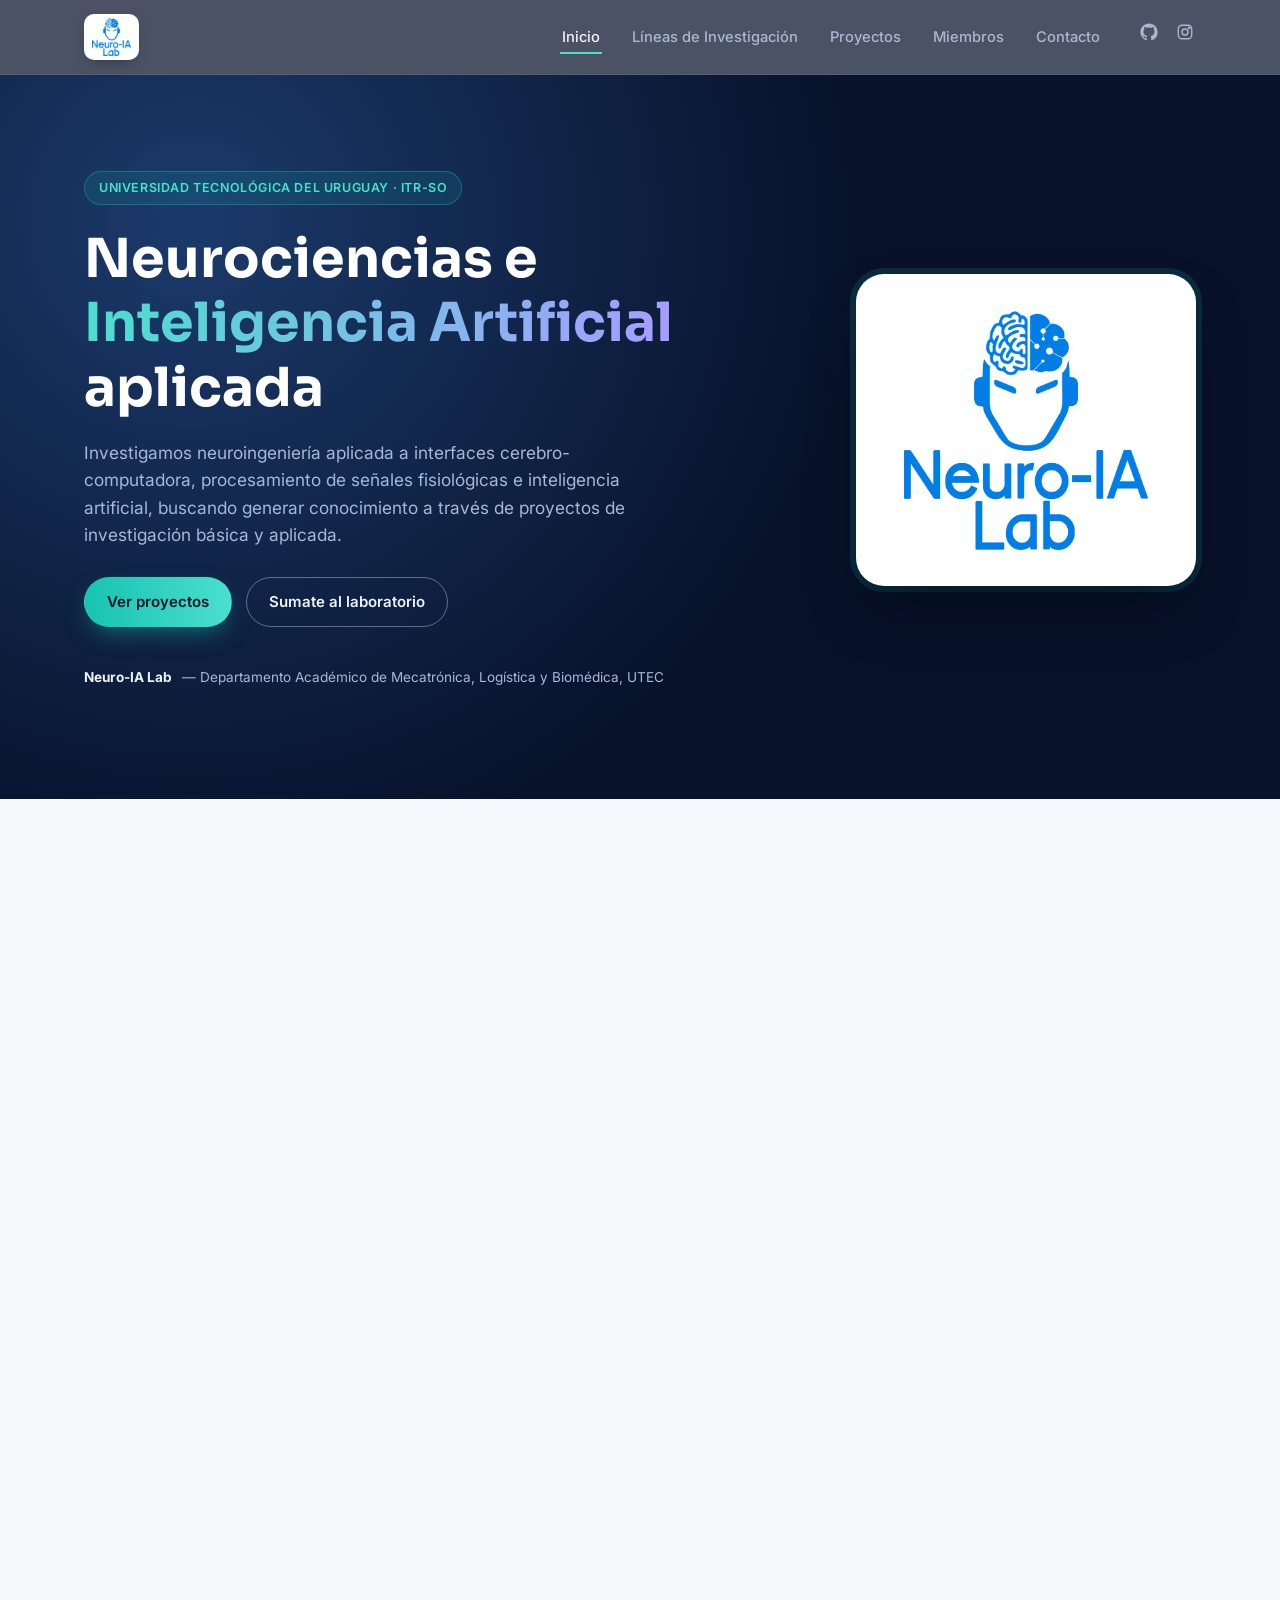
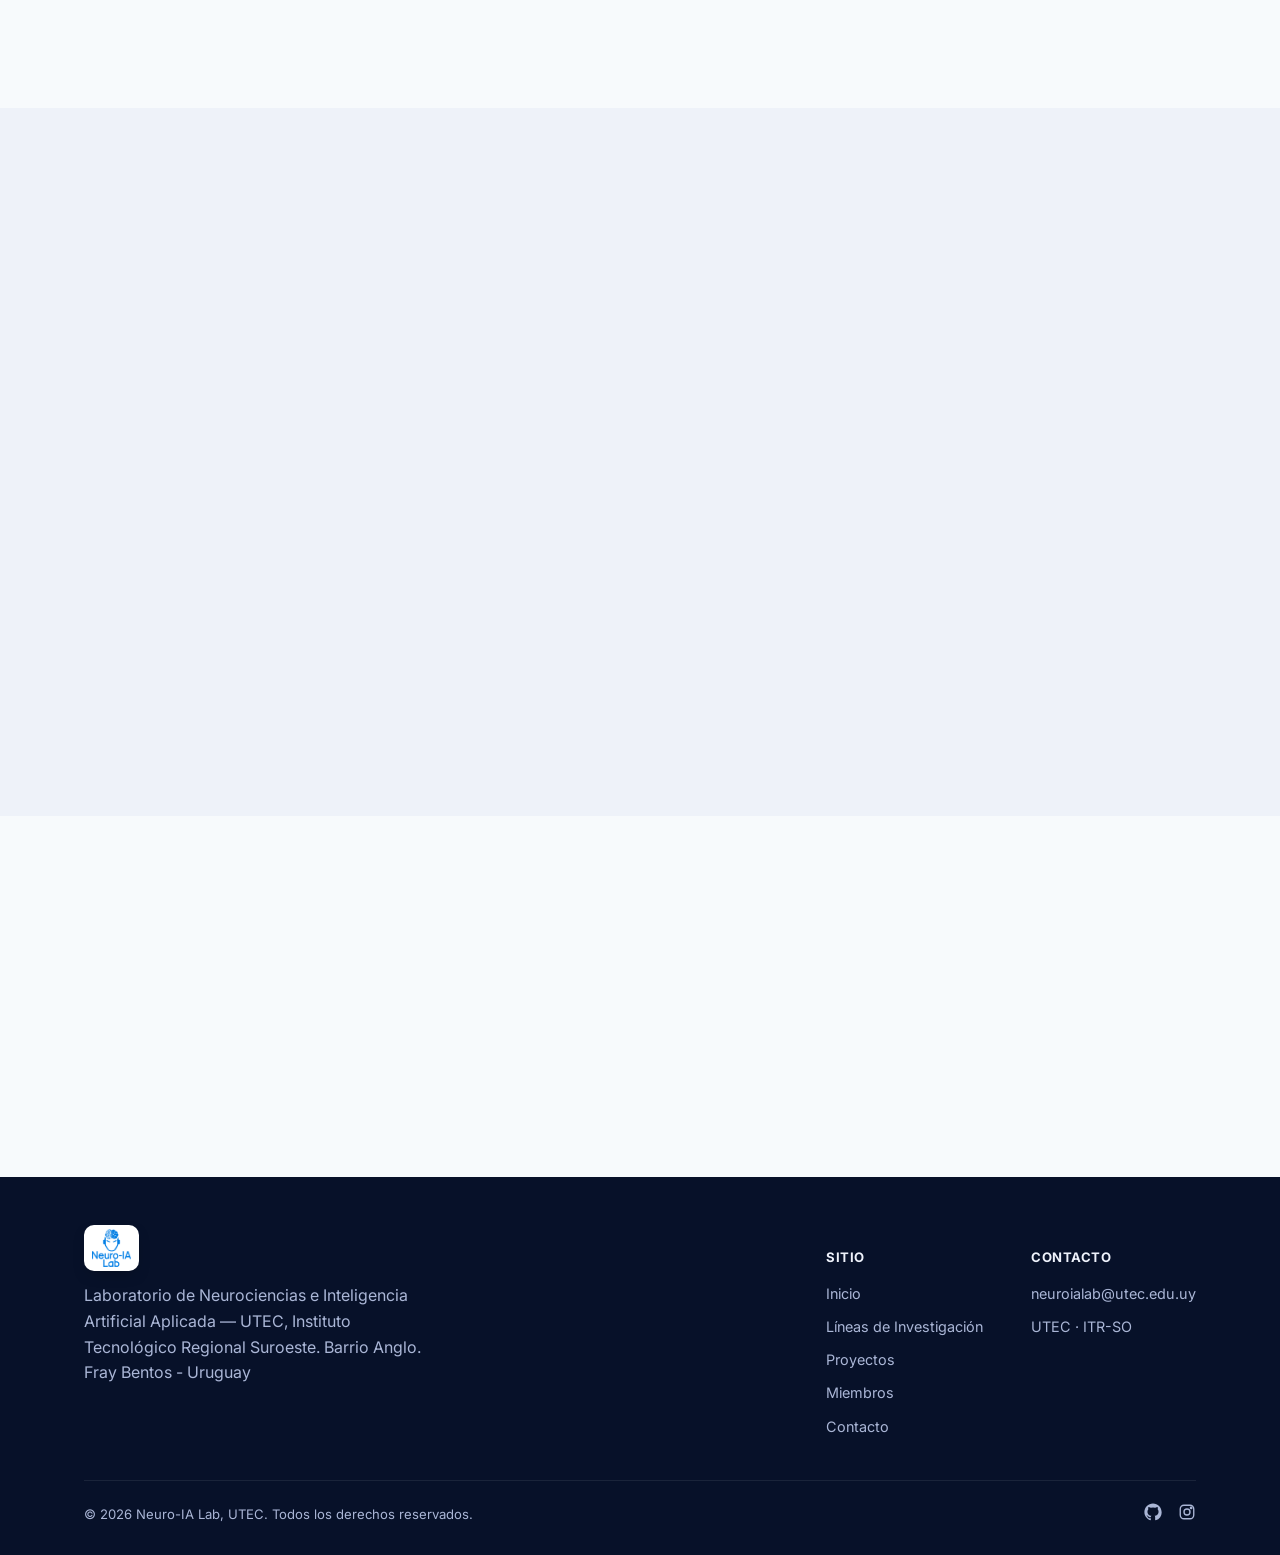
==== commit db9a97af: "Se actualiza index con modificación menor" ====
--- a/index.html
+++ b/index.html
@@ -51,9 +51,9 @@
       <span class="eyebrow">Universidad Tecnológica del Uruguay · ITR-SO</span>
       <h1>Neurociencias e <span>Inteligencia Artificial</span> aplicada</h1>
       <p>
-        Investigamos interfaces cerebro-computadora, procesamiento de señales
-        fisiológicas e inteligencia artificial aplicada, generando conocimiento
-        a través de proyectos de investigación básica, avanzada y aplicada.
+        Investigamos neuroingeniería aplicada a interfaces cerebro-computadora, procesamiento de señales
+        fisiológicas e inteligencia artificial, buscando generar conocimiento
+        a través de proyectos de investigación básica y aplicada.
       </p>
       <div class="hero-actions">
         <a href="proyectos.html" class="btn btn-primary">Ver proyectos</a>
